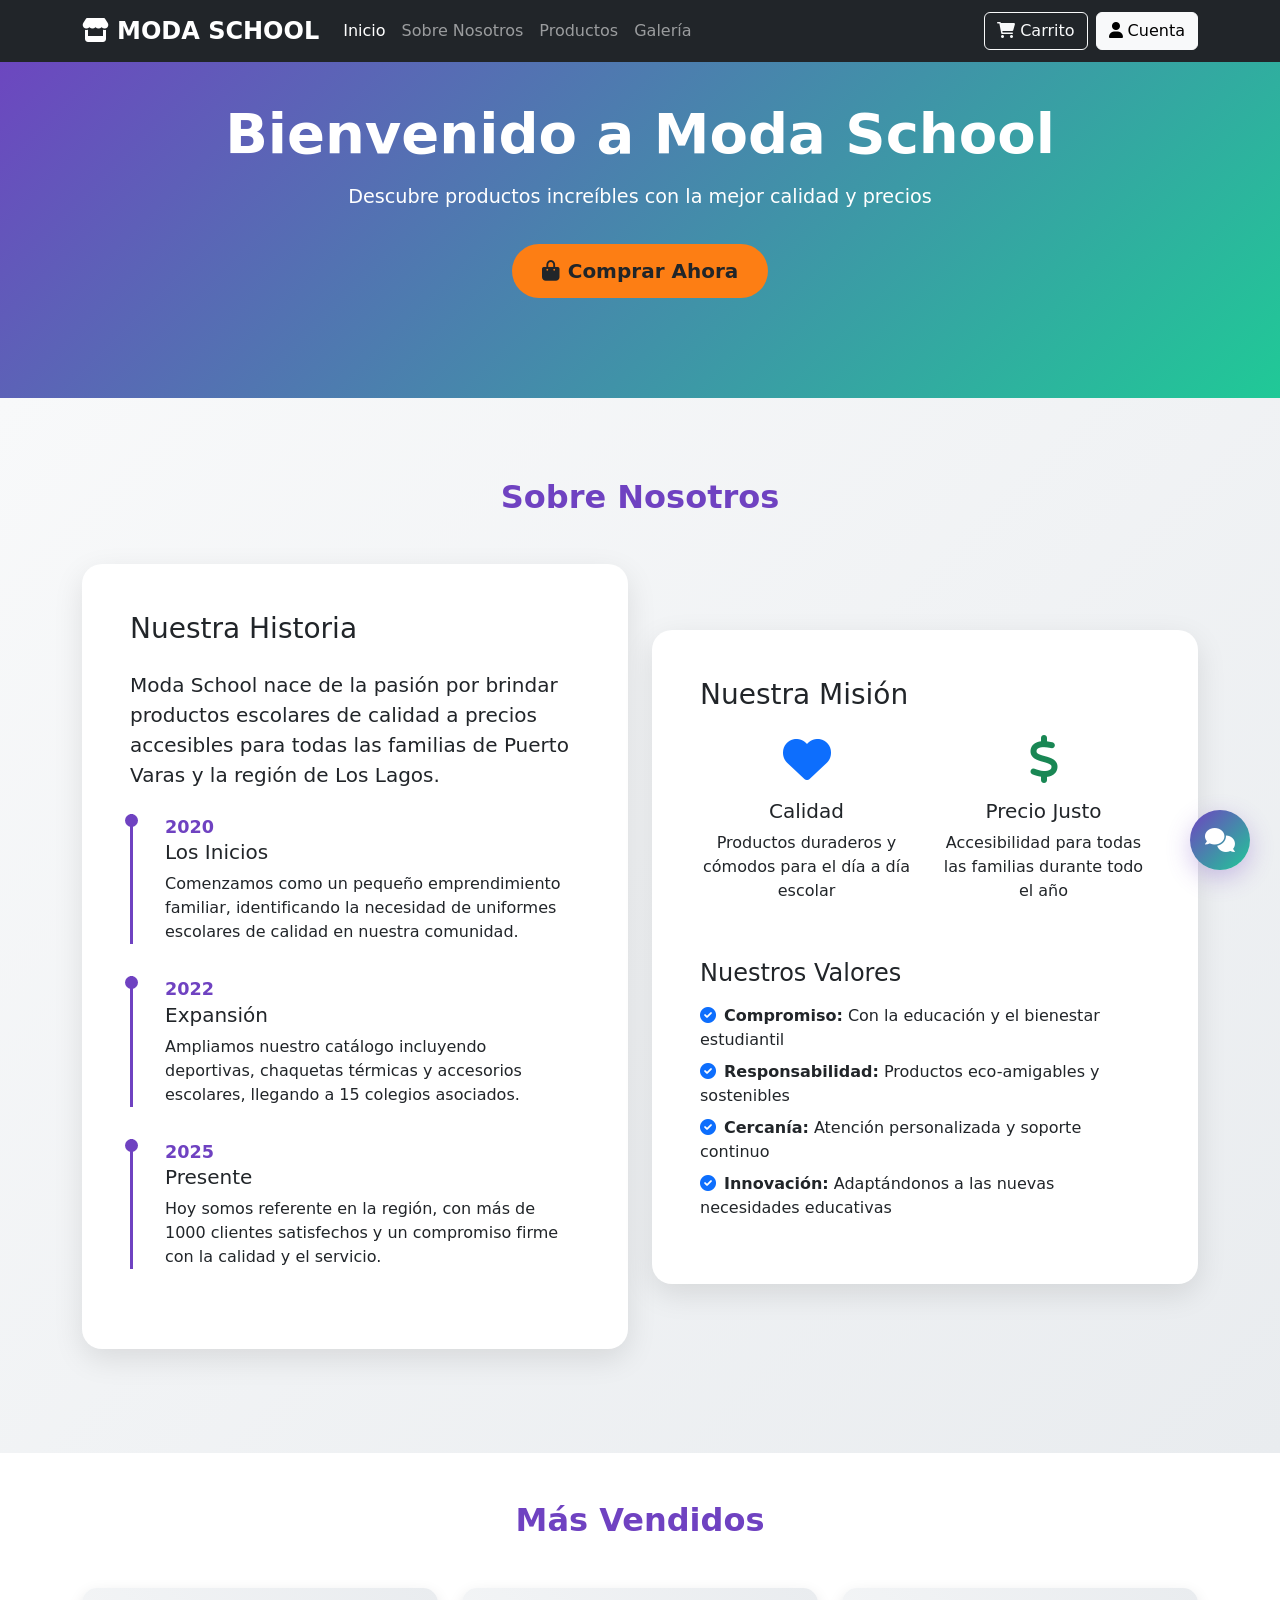
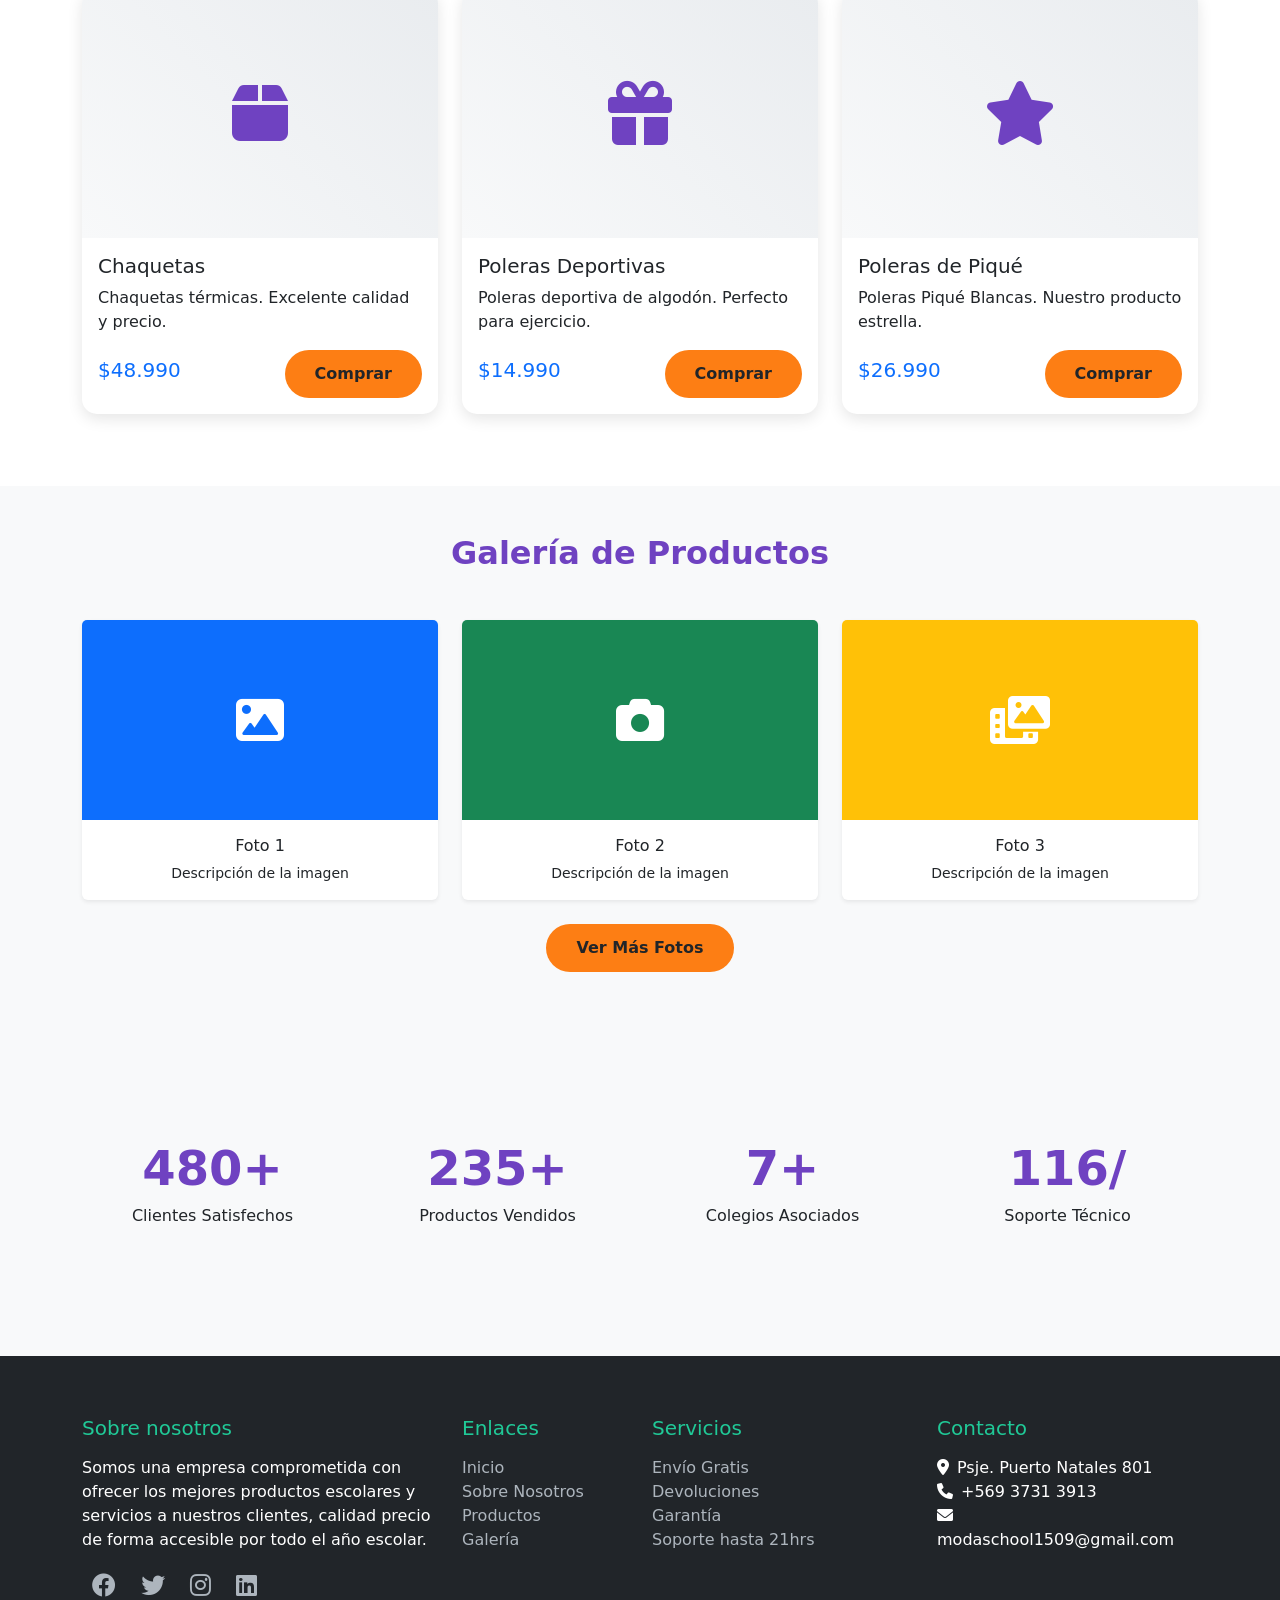
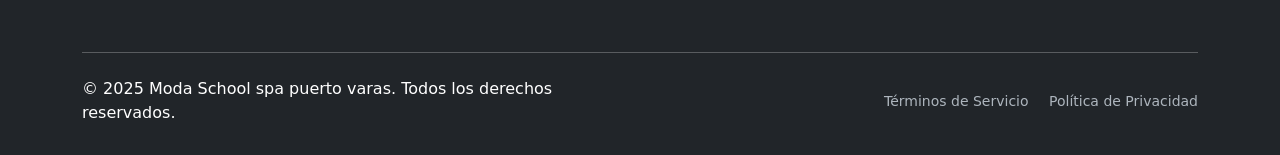
==== index.html @ 4d41a2fc "Primer commit: Estructura inicial del sitio web" ====
<!DOCTYPE html>
<html lang="es">
<head>
    <meta charset="utf-8">
    <meta name="viewport" content="width=device-width, initial-scale=1">
    <title>MODA SCHOOL</title>
    <link href="https://cdn.jsdelivr.net/npm/bootstrap@5.3.6/dist/css/bootstrap.min.css" rel="stylesheet" integrity="sha384-4Q6Gf2aSP4eDXB8Miphtr37CMZZQ5oXLH2yaXMJ2w8e2ZtHTl7GptT4jmndRuHDT" crossorigin="anonymous">
    <link rel="stylesheet" href="https://cdnjs.cloudflare.com/ajax/libs/font-awesome/6.0.0/css/all.min.css">
    <style>
        :root {
            --primary-color: #6f42c1;
            --secondary-color: #20c997;
            --accent-color: #fd7e14;
        }
        
        .navbar-brand {
            font-weight: bold;
            font-size: 1.5rem;
        }
        
        .hero-section {
            background: linear-gradient(135deg, var(--primary-color), var(--secondary-color));
            color: white;
            padding: 100px 0;
            text-align: center;
        }
        
        .hero-section h1 {
            font-size: 3.5rem;
            margin-bottom: 1rem;
            font-weight: 700;
        }
        
        .hero-section p {
            font-size: 1.2rem;
            margin-bottom: 2rem;
        }
        
        .btn-custom {
            background-color: var(--accent-color);
            border: none;
            padding: 12px 30px;
            font-weight: 600;
            border-radius: 50px;
            transition: all 0.3s ease;
        }
        
        .btn-custom:hover {
            background-color: #e96b00;
            transform: translateY(-2px);
            box-shadow: 0 8px 25px rgba(253, 126, 20, 0.3);
        }
        
        .section-title {
            text-align: center;
            margin-bottom: 3rem;
            font-weight: 700;
            color: var(--primary-color);
        }
        
        .product-card {
            border: none;
            border-radius: 15px;
            overflow: hidden;
            transition: all 0.3s ease;
            box-shadow: 0 5px 15px rgba(0,0,0,0.1);
        }
        
        .product-card:hover {
            transform: translateY(-10px);
            box-shadow: 0 15px 35px rgba(0,0,0,0.15);
        }
        
        .product-image {
            height: 250px;
            background: linear-gradient(45deg, #f8f9fa, #e9ecef);
            display: flex;
            align-items: center;
            justify-content: center;
            font-size: 4rem;
            color: var(--primary-color);
        }
        
        .stats-section {
            background-color: #f8f9fa;
            padding: 80px 0;
        }
        
        .stat-item {
            text-align: center;
            padding: 2rem;
        }
        
        .stat-number {
            font-size: 3rem;
            font-weight: 700;
            color: var(--primary-color);
        }
        
        /* Sección Sobre Nosotros */
        .about-section {
            padding: 80px 0;
            background: linear-gradient(135deg, #f8f9fa 0%, #e9ecef 100%);
        }
        
        .about-content {
            background: white;
            padding: 3rem;
            border-radius: 20px;
            box-shadow: 0 10px 30px rgba(0,0,0,0.1);
        }
        
        .timeline-item {
            border-left: 3px solid var(--primary-color);
            padding-left: 2rem;
            margin-bottom: 2rem;
            position: relative;
        }
        
        .timeline-item::before {
            content: '';
            position: absolute;
            left: -8px;
            top: 0;
            width: 13px;
            height: 13px;
            border-radius: 50%;
            background-color: var(--primary-color);
        }
        
        .timeline-year {
            color: var(--primary-color);
            font-weight: 700;
            font-size: 1.1rem;
        }
        
        /* Botón de contacto flotante */
        .contact-fab {
            position: fixed;
            bottom: 30px;
            right: 30px;
            width: 60px;
            height: 60px;
            background: linear-gradient(135deg, var(--primary-color), var(--secondary-color));
            border-radius: 50%;
            display: flex;
            align-items: center;
            justify-content: center;
            color: white;
            font-size: 1.5rem;
            cursor: pointer;
            box-shadow: 0 8px 25px rgba(111, 66, 193, 0.3);
            transition: all 0.3s ease;
            z-index: 1000;
            border: none;
        }
        
        .contact-fab:hover {
            transform: scale(1.1);
            box-shadow: 0 12px 35px rgba(111, 66, 193, 0.4);
        }
        
        .contact-fab:active {
            transform: scale(0.95);
        }
        
        /* Modal personalizado para formulario */
        .contact-modal {
            background: rgba(0,0,0,0.7);
            backdrop-filter: blur(10px);
        }
        
        .contact-form {
            background: white;
            border-radius: 20px;
            padding: 2rem;
            box-shadow: 0 20px 60px rgba(0,0,0,0.3);
            max-width: 500px;
            margin: 5% auto;
            position: relative;
            animation: modalSlideIn 0.3s ease-out;
        }
        
        @keyframes modalSlideIn {
            from {
                opacity: 0;
                transform: translateY(-50px);
            }
            to {
                opacity: 1;
                transform: translateY(0);
            }
        }
        
        .form-floating .form-control {
            border-radius: 15px;
            border: 2px solid #e9ecef;
            transition: all 0.3s ease;
        }
        
        .form-floating .form-control:focus {
            border-color: var(--primary-color);
            box-shadow: 0 0 0 0.2rem rgba(111, 66, 193, 0.25);
        }
        
        .close-btn {
            position: absolute;
            top: 15px;
            right: 20px;
            background: none;
            border: none;
            font-size: 1.5rem;
            color: #adb5bd;
            cursor: pointer;
            transition: color 0.3s;
        }
        
        .close-btn:hover {
            color: var(--primary-color);
        }
        
        .footer {
            background-color: #212529;
            color: white;
            padding: 60px 0 30px 0;
        }
        
        .footer h5 {
            color: var(--secondary-color);
            margin-bottom: 1rem;
        }
        
        .footer a {
            color: #adb5bd;
            text-decoration: none;
            transition: color 0.3s;
        }
        
        .footer a:hover {
            color: var(--secondary-color);
        }
        
        .social-icons a {
            display: inline-block;
            margin: 0 10px;
            font-size: 1.5rem;
            color: #adb5bd;
            transition: all 0.3s ease;
        }
        
        .social-icons a:hover {
            color: var(--secondary-color);
            transform: translateY(-3px);
        }
        
        /* Animación de pulso para el botón flotante */
        @keyframes pulse {
            0% {
                box-shadow: 0 8px 25px rgba(111, 66, 193, 0.3);
            }
            50% {
                box-shadow: 0 8px 25px rgba(111, 66, 193, 0.6);
            }
            100% {
                box-shadow: 0 8px 25px rgba(111, 66, 193, 0.3);
            }
        }
        
        .contact-fab.pulse {
            animation: pulse 2s infinite;
        }
    </style>
</head>
<body>
    <!-- HEADER -->
    <nav class="navbar navbar-expand-lg navbar-dark bg-dark fixed-top">
        <div class="container">
            <a class="navbar-brand" href="#inicio">
                <i class="fas fa-store me-2"></i>MODA SCHOOL
            </a>
            <button class="navbar-toggler" type="button" data-bs-toggle="collapse" data-bs-target="#navbarNav">
                <span class="navbar-toggler-icon"></span>
            </button>
            <div class="collapse navbar-collapse" id="navbarNav">
                <ul class="navbar-nav me-auto">
                    <li class="nav-item">
                        <a class="nav-link active" href="#inicio">Inicio</a>
                    </li>
                    <li class="nav-item">
                        <a class="nav-link" href="#sobre-nosotros">Sobre Nosotros</a>
                    </li>
                    <li class="nav-item">
                        <a class="nav-link" href="#productos">Productos</a>
                    </li>
                    <li class="nav-item">
                        <a class="nav-link" href="#galeria">Galería</a>
                    </li>
                </ul>
                <div class="d-flex">
                    <button class="btn btn-outline-light me-2">
                        <i class="fas fa-shopping-cart"></i> Carrito
                    </button>
                    <button class="btn btn-light">
                        <i class="fas fa-user"></i> Cuenta
                    </button>
                </div>
            </div>
        </div>
    </nav>

    <!-- BODY -->
    <main>
        <!-- Sección Hero -->
        <section id="inicio" class="hero-section">
            <div class="container">
                <h1>Bienvenido a Moda School</h1>
                <p class="lead">Descubre productos increíbles con la mejor calidad y precios</p>
                <button class="btn btn-custom btn-lg">
                    <i class="fas fa-shopping-bag me-2"></i>Comprar Ahora
                </button>
            </div>
        </section>

        <!-- Sección Sobre Nosotros -->
        <section id="sobre-nosotros" class="about-section">
            <div class="container">
                <h2 class="section-title">Sobre Nosotros</h2>
                <div class="row align-items-center">
                    <div class="col-lg-6 mb-4">
                        <div class="about-content">
                            <h3 class="mb-4">Nuestra Historia</h3>
                            <p class="lead mb-4">Moda School nace de la pasión por brindar productos escolares de calidad a precios accesibles para todas las familias de Puerto Varas y la región de Los Lagos.</p>
                            
                            <div class="timeline-item">
                                <div class="timeline-year">2020</div>
                                <h5>Los Inicios</h5>
                                <p>Comenzamos como un pequeño emprendimiento familiar, identificando la necesidad de uniformes escolares de calidad en nuestra comunidad.</p>
                            </div>
                            
                            <div class="timeline-item">
                                <div class="timeline-year">2022</div>
                                <h5>Expansión</h5>
                                <p>Ampliamos nuestro catálogo incluyendo deportivas, chaquetas térmicas y accesorios escolares, llegando a 15 colegios asociados.</p>
                            </div>
                            
                            <div class="timeline-item">
                                <div class="timeline-year">2025</div>
                                <h5>Presente</h5>
                                <p>Hoy somos referente en la región, con más de 1000 clientes satisfechos y un compromiso firme con la calidad y el servicio.</p>
                            </div>
                        </div>
                    </div>
                    
                    <div class="col-lg-6 mb-4">
                        <div class="about-content">
                            <h3 class="mb-4">Nuestra Misión</h3>
                            <div class="row mb-4">
                                <div class="col-md-6 text-center mb-3">
                                    <i class="fas fa-heart text-primary mb-3" style="font-size: 3rem;"></i>
                                    <h5>Calidad</h5>
                                    <p>Productos duraderos y cómodos para el día a día escolar</p>
                                </div>
                                <div class="col-md-6 text-center mb-3">
                                    <i class="fas fa-dollar-sign text-success mb-3" style="font-size: 3rem;"></i>
                                    <h5>Precio Justo</h5>
                                    <p>Accesibilidad para todas las familias durante todo el año</p>
                                </div>
                            </div>
                            
                            <h4 class="mb-3">Nuestros Valores</h4>
                            <ul class="list-unstyled">
                                <li class="mb-2"><i class="fas fa-check-circle text-primary me-2"></i><strong>Compromiso:</strong> Con la educación y el bienestar estudiantil</li>
                                <li class="mb-2"><i class="fas fa-check-circle text-primary me-2"></i><strong>Responsabilidad:</strong> Productos eco-amigables y sostenibles</li>
                                <li class="mb-2"><i class="fas fa-check-circle text-primary me-2"></i><strong>Cercanía:</strong> Atención personalizada y soporte continuo</li>
                                <li class="mb-2"><i class="fas fa-check-circle text-primary me-2"></i><strong>Innovación:</strong> Adaptándonos a las nuevas necesidades educativas</li>
                            </ul>
                        </div>
                    </div>
                </div>
            </div>
        </section>

        <!-- Sección de Productos -->
        <section id="productos" class="py-5">
            <div class="container">
                <h2 class="section-title">Más Vendidos</h2>
                <div class="row">
                    <div class="col-lg-4 col-md-6 mb-4">
                        <div class="card product-card h-100">
                            <div class="product-image">
                                <i class="fas fa-box"></i>
                            </div>
                            <div class="card-body">
                                <h5 class="card-title">Chaquetas</h5>
                                <p class="card-text">Chaquetas térmicas. Excelente calidad y precio.</p>
                                <div class="d-flex justify-content-between align-items-center">
                                    <span class="h5 text-primary">$48.990</span>
                                    <button class="btn btn-custom">Comprar</button>
                                </div>
                            </div>
                        </div>
                    </div>
                    <div class="col-lg-4 col-md-6 mb-4">
                        <div class="card product-card h-100">
                            <div class="product-image">
                                <i class="fas fa-gift"></i>
                            </div>
                            <div class="card-body">
                                <h5 class="card-title">Poleras Deportivas</h5>
                                <p class="card-text">Poleras deportiva de algodón. Perfecto para ejercicio.</p>
                                <div class="d-flex justify-content-between align-items-center">
                                    <span class="h5 text-primary">$14.990</span>
                                    <button class="btn btn-custom">Comprar</button>
                                </div>
                            </div>
                        </div>
                    </div>
                    <div class="col-lg-4 col-md-6 mb-4">
                        <div class="card product-card h-100">
                            <div class="product-image">
                                <i class="fas fa-star"></i>
                            </div>
                            <div class="card-body">
                                <h5 class="card-title">Poleras de Piqué</h5>
                                <p class="card-text">Poleras Piqué Blancas. Nuestro producto estrella.</p>
                                <div class="d-flex justify-content-between align-items-center">
                                    <span class="h5 text-primary">$26.990</span>
                                    <button class="btn btn-custom">Comprar</button>
                                </div>
                            </div>
                        </div>
                    </div>
                </div>
            </div>
        </section>

        <!-- Sección de Galería/Fotos -->
        <section id="galeria" class="py-5 bg-light">
            <div class="container">
                <h2 class="section-title">Galería de Productos</h2>
                <div class="row">
                    <div class="col-lg-4 col-md-6 mb-4">
                        <div class="card border-0 shadow-sm">
                            <div class="card-img-top bg-primary d-flex align-items-center justify-content-center" style="height: 200px;">
                                <i class="fas fa-image text-white" style="font-size: 3rem;"></i>
                            </div>
                            <div class="card-body text-center">
                                <h6 class="card-title">Foto 1</h6>
                                <p class="card-text small">Descripción de la imagen</p>
                            </div>
                        </div>
                    </div>
                    <div class="col-lg-4 col-md-6 mb-4">
                        <div class="card border-0 shadow-sm">
                            <div class="card-img-top bg-success d-flex align-items-center justify-content-center" style="height: 200px;">
                                <i class="fas fa-camera text-white" style="font-size: 3rem;"></i>
                            </div>
                            <div class="card-body text-center">
                                <h6 class="card-title">Foto 2</h6>
                                <p class="card-text small">Descripción de la imagen</p>
                            </div>
                        </div>
                    </div>
                    <div class="col-lg-4 col-md-6 mb-4">
                        <div class="card border-0 shadow-sm">
                            <div class="card-img-top bg-warning d-flex align-items-center justify-content-center" style="height: 200px;">
                                <i class="fas fa-photo-video text-white" style="font-size: 3rem;"></i>
                            </div>
                            <div class="card-body text-center">
                                <h6 class="card-title">Foto 3</h6>
                                <p class="card-text small">Descripción de la imagen</p>
                            </div>
                        </div>
                    </div>
                </div>
                <div class="text-center">
                    <button class="btn btn-custom">Ver Más Fotos</button>
                </div>
            </div>
        </section>

        <!-- Sección de Estadísticas -->
        <section class="stats-section">
            <div class="container">
                <div class="row">
                    <div class="col-lg-3 col-md-6">
                        <div class="stat-item">
                            <div class="stat-number">1000+</div>
                            <p>Clientes Satisfechos</p>
                        </div>
                    </div>
                    <div class="col-lg-3 col-md-6">
                        <div class="stat-item">
                            <div class="stat-number">500+</div>
                            <p>Productos Vendidos</p>
                        </div>
                    </div>
                    <div class="col-lg-3 col-md-6">
                        <div class="stat-item">
                            <div class="stat-number">15+</div>
                            <p>Colegios Asociados</p>
                        </div>
                    </div>
                    <div class="col-lg-3 col-md-6">
                        <div class="stat-item">
                            <div class="stat-number">24/7</div>
                            <p>Soporte Técnico</p>
                        </div>
                    </div>
                </div>
            </div>
        </section>
    </main>

    <!-- Botón de Contacto Flotante -->
    <button class="contact-fab pulse" id="contactBtn" title="¡Contáctanos!">
        <i class="fas fa-comments"></i>
    </button>

    <!-- Modal de Formulario de Contacto -->
    <div class="contact-modal" id="contactModal" style="display: none; position: fixed; top: 0; left: 0; width: 100%; height: 100%; z-index: 2000;">
        <div class="contact-form">
            <button class="close-btn" id="closeModal">
                <i class="fas fa-times"></i>
            </button>
            
            <div class="text-center mb-4">
                <i class="fas fa-envelope text-primary mb-3" style="font-size: 3rem;"></i>
                <h3 class="text-primary">¡Contáctanos!</h3>
                <p class="text-muted">Estaremos encantados de ayudarte</p>
            </div>
            
            <form id="contactForm">
                <div class="row">
                    <div class="col-md-6 mb-3">
                        <div class="form-floating">
                            <input type="text" class="form-control" id="nombre" placeholder="Tu nombre" required>
                            <label for="nombre">Nombre completo</label>
                        </div>
                    </div>
                    <div class="col-md-6 mb-3">
                        <div class="form-floating">
                            <input type="email" class="form-control" id="email" placeholder="tu@email.com" required>
                            <label for="email">Email</label>
                        </div>
                    </div>
                </div>
                
                <div class="row">
                    <div class="col-md-6 mb-3">
                        <div class="form-floating">
                            <input type="tel" class="form-control" id="telefono" placeholder="+56 9 1234 5678">
                            <label for="telefono">Teléfono (opcional)</label>
                        </div>
                    </div>
                    <div class="col-md-6 mb-3">
                        <div class="form-floating">
                            <select class="form-select" id="asunto" required>
                                <option value="">Selecciona...</option>
                                <option value="consulta">Consulta General</option>
                                <option value="cotizacion">Cotización</option>
                                <option value="pedido">Realizar Pedido</option>
                                <option value="reclamo">Reclamo</option>
                                <option value="otro">Otro</option>
                            </select>
                            <label for="asunto">Asunto</label>
                        </div>
                    </div>
                </div>
                
                <div class="mb-4">
                    <div class="form-floating">
                        <textarea class="form-control" id="mensaje" placeholder="Escribe tu mensaje aquí..." style="height: 120px" required></textarea>
                        <label for="mensaje">Mensaje</label>
                    </div>
                </div>
                
                <div class="d-grid gap-2">
                    <button type="submit" class="btn btn-custom btn-lg">
                        <i class="fas fa-paper-plane me-2"></i>Enviar Mensaje
                    </button>
                    <button type="button" class="btn btn-outline-secondary" id="cancelBtn">
                        Cancelar
                    </button>
                </div>
            </form>
            
            <hr class="my-4">
            <div class="text-center">
                <h6 class="text-muted mb-3">O contáctanos directamente:</h6>
                <div class="row text-center">
                    <div class="col-4">
                        <i class="fas fa-phone text-primary mb-2"></i>
                        <small class="d-block">+569 3731 3913</small>
                    </div>
                    <div class="col-4">
                        <i class="fas fa-envelope text-primary mb-2"></i>
                        <small class="d-block">modaschool1509@gmail.com</small>
                    </div>
                    <div class="col-4">
                        <i class="fas fa-map-marker-alt text-primary mb-2"></i>
                        <small class="d-block">Puerto Varas</small>
                    </div>
                </div>
            </div>
        </div>
    </div>

    <!-- FOOTER -->
    <footer class="footer">
        <div class="container">
            <div class="row">
                <div class="col-lg-4 col-md-6 mb-4">
                    <h5>Sobre nosotros</h5>
                    <p>Somos una empresa comprometida con ofrecer los mejores productos escolares y servicios a nuestros clientes, calidad precio de forma accesible por todo el año escolar.</p>
                    <div class="social-icons">
                        <a href="#"><i class="fab fa-facebook"></i></a>
                        <a href="#"><i class="fab fa-twitter"></i></a>
                        <a href="#"><i class="fab fa-instagram"></i></a>
                        <a href="#"><i class="fab fa-linkedin"></i></a>
                    </div>
                </div>
                <div class="col-lg-2 col-md-6 mb-4">
                    <h5>Enlaces</h5>
                    <ul class="list-unstyled">
                        <li><a href="#inicio">Inicio</a></li>
                        <li><a href="#sobre-nosotros">Sobre Nosotros</a></li>
                        <li><a href="#productos">Productos</a></li>
                        <li><a href="#galeria">Galería</a></li>
                    </ul>
                </div>
                <div class="col-lg-3 col-md-6 mb-4">
                    <h5>Servicios</h5>
                    <ul class="list-unstyled">
                        <li><a href="#">Envío Gratis</a></li>
                        <li><a href="#">Devoluciones</a></li>
                        <li><a href="#">Garantía</a></li>
                        <li><a href="#">Soporte hasta 21hrs</a></li>
                    </ul>
                </div>
                <div class="col-lg-3 col-md-6 mb-4">
                    <h5>Contacto</h5>
                    <ul class="list-unstyled">
                        <li><i class="fas fa-map-marker-alt me-2"></i>Psje. Puerto Natales 801</li>
                        <li><i class="fas fa-phone me-2"></i>+569 3731 3913</li>
                        <li><i class="fas fa-envelope me-2"></i>modaschool1509@gmail.com</li>
                    </ul>
                </div>
            </div>
            <hr class="my-4">
            <div class="row align-items-center">
                <div class="col-md-6">
                    <p class="mb-0">&copy; 2025 Moda School spa puerto varas. Todos los derechos reservados.</p>
                </div>
                <div class="col-md-6 text-md-end">
                    <small>
                        <a href="#" class="me-3">Términos de Servicio</a>
                        <a href="#">Política de Privacidad</a>
                    </small>
                </div>
            </div>
        </div>
    </footer>

    <script src="https://cdn.jsdelivr.net/npm/bootstrap@5.3.6/dist/js/bootstrap.bundle.min.js" integrity="sha384-j1CDi7MgGQ12Z7Qab0qlWQ/Qqz24Gc6BM0thvEMVjHnfYGF0rmFCozFSxQBxwHKO" crossorigin="anonymous"></script>
    <script>
        // Smooth scrolling para los enlaces de navegación
        document.querySelectorAll('a[href^="#"]').forEach(anchor => {
            anchor.addEventListener('click', function (e) {
                e.preventDefault();
                const target = document.querySelector(this.getAttribute('href'));
                if (target) {
                    target.scrollIntoView({
                        behavior: 'smooth',
                        block: 'start'
                    });
                }
            });
        });

        // Actualizar navbar activo al hacer scroll
        window.addEventListener('scroll', function() {
            const sections = document.querySelectorAll('section[id]');
            const navLinks = document.querySelectorAll('.navbar-nav .nav-link');
            
            let current = '';
            sections.forEach(section => {
                const sectionTop = section.offsetTop;
                const sectionHeight = section.clientHeight;
                if (scrollY >= (sectionTop - 200)) {
                    current = section.getAttribute('id');
                }
            });

            navLinks.forEach(link => {
                link.classList.remove('active');
                if (link.getAttribute('href') === '#' + current) {
                    link.classList.add('active');
                }
            });
        });

        // Animación de contadores
        function animateCounters() {
            const counters = document.querySelectorAll('.stat-number');
            
            counters.forEach(counter => {
                const target = counter.innerText;
                const numericTarget = parseInt(target.replace(/\D/g, ''));
                const suffix = target.replace(/\d/g, '');
                
                let current = 0;
                const increment = numericTarget / 100;
                
                const timer = setInterval(() => {
                    current += increment;
                    if (current >= numericTarget) {
                        counter.innerText = numericTarget + suffix;
                        clearInterval(timer);
                    } else {
                        counter.innerText = Math.floor(current) + suffix;
                    }
                }, 20);
            });
        }

        // Ejecutar animación cuando la sección sea visible
        const observer = new IntersectionObserver((entries) => {
            entries.forEach(entry => {
                if (entry.isIntersecting) {
                    animateCounters();
                    observer.unobserve(entry.target);
                }
            });
        });

        observer.observe(document.querySelector('.stats-section'));

        // Funcionalidad del formulario de contacto
        const contactBtn = document.getElementById('contactBtn');
        const contactModal = document.getElementById('contactModal');
        const closeModal = document.getElementById('closeModal');
        const cancelBtn = document.getElementById('cancelBtn');
        const contactForm = document.getElementById('contactForm');

        // Abrir modal
        contactBtn.addEventListener('click', function() {
            contactModal.style.display = 'block';
            document.body.style.overflow = 'hidden';
            // Remover la animación de pulso cuando se abre
            contactBtn.classList.remove('pulse');
        });

        // Cerrar modal
        function closeContactModal() {
            contactModal.style.display = 'none';
            document.body.style.overflow = 'auto';
            // Restaurar la animación de pulso
            setTimeout(() => {
                contactBtn.classList.add('pulse');
            }, 3000);
        }

        closeModal.addEventListener('click', closeContactModal);
        cancelBtn.addEventListener('click', closeContactModal);

        // Cerrar modal al hacer clic fuera
        contactModal.addEventListener('click', function(e) {
            if (e.target === contactModal) {
                closeContactModal();
            }
        });

        // Cerrar modal con Escape
        document.addEventListener('keydown', function(e) {
            if (e.key === 'Escape' && contactModal.style.display === 'block') {
                closeContactModal();
            }
        });

        // Envío del formulario
        contactForm.addEventListener('submit', function(e) {
            e.preventDefault();
            
            // Recopilar datos del formulario
            const formData = {
                nombre: document.getElementById('nombre').value,
                email: document.getElementById('email').value,
                telefono: document.getElementById('telefono').value,
                asunto: document.getElementById('asunto').value,
                mensaje: document.getElementById('mensaje').value
            };

            // Simular envío exitoso
            const submitBtn = contactForm.querySelector('button[type="submit"]');
            const originalContent = submitBtn.innerHTML;
            
            submitBtn.innerHTML = '<i class="fas fa-spinner fa-spin me-2"></i>Enviando...';
            submitBtn.disabled = true;

            setTimeout(() => {
                submitBtn.innerHTML = '<i class="fas fa-check me-2"></i>¡Mensaje Enviado!';
                submitBtn.classList.remove('btn-custom');
                submitBtn.classList.add('btn-success');
                
                setTimeout(() => {
                    alert('¡Gracias por contactarnos! Te responderemos pronto.');
                    contactForm.reset();
                    closeContactModal();
                    
                    // Restaurar botón
                    submitBtn.innerHTML = originalContent;
                    submitBtn.disabled = false;
                    submitBtn.classList.remove('btn-success');
                    submitBtn.classList.add('btn-custom');
                }, 1500);
            }, 2000);
        });

        // Efecto de entrada para las tarjetas de productos
        const productCards = document.querySelectorAll('.product-card');
        const cardObserver = new IntersectionObserver((entries) => {
            entries.forEach((entry, index) => {
                if (entry.isIntersecting) {
                    setTimeout(() => {
                        entry.target.style.opacity = '1';
                        entry.target.style.transform = 'translateY(0)';
                    }, index * 100);
                }
            });
        });

        productCards.forEach(card => {
            card.style.opacity = '0';
            card.style.transform = 'translateY(20px)';
            card.style.transition = 'opacity 0.6s ease, transform 0.6s ease';
            cardObserver.observe(card);
        });

        // Mostrar notificación de bienvenida después de 3 segundos
        setTimeout(() => {
            if (contactModal.style.display !== 'block') {
                // Crear notificación temporal
                const notification = document.createElement('div');
                notification.innerHTML = `
                    <div style="position: fixed; bottom: 100px; right: 30px; background: white; padding: 1rem; border-radius: 10px; box-shadow: 0 5px 20px rgba(0,0,0,0.2); z-index: 1500; max-width: 250px; border-left: 4px solid var(--primary-color);">
                        <small class="text-muted">💬 ¿Necesitas ayuda?</small>
                        <p class="mb-0" style="font-size: 0.9rem;">¡Haz clic en el botón de contacto!</p>
                    </div>
                `;
                document.body.appendChild(notification);
                
                setTimeout(() => {
                    notification.remove();
                }, 4000);
            }
        }, 3000);
    </script>
</body>
</html>
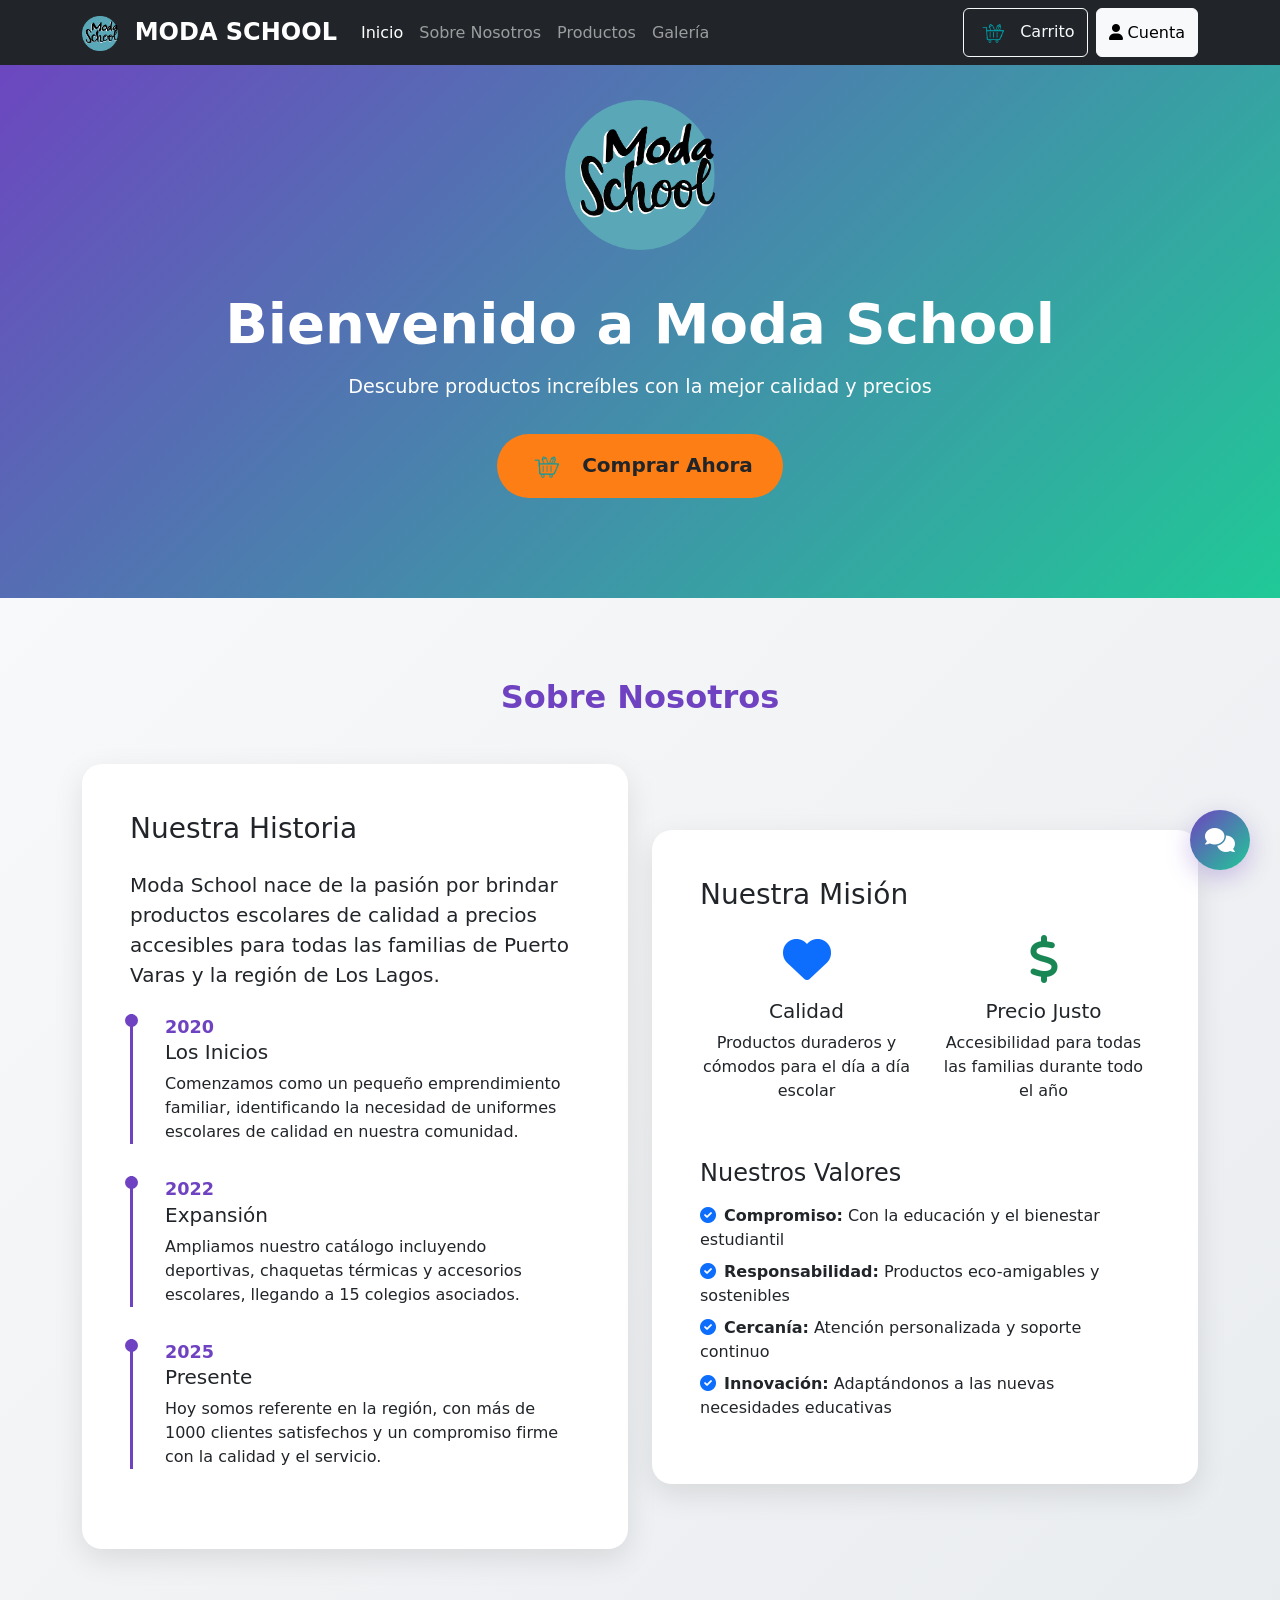
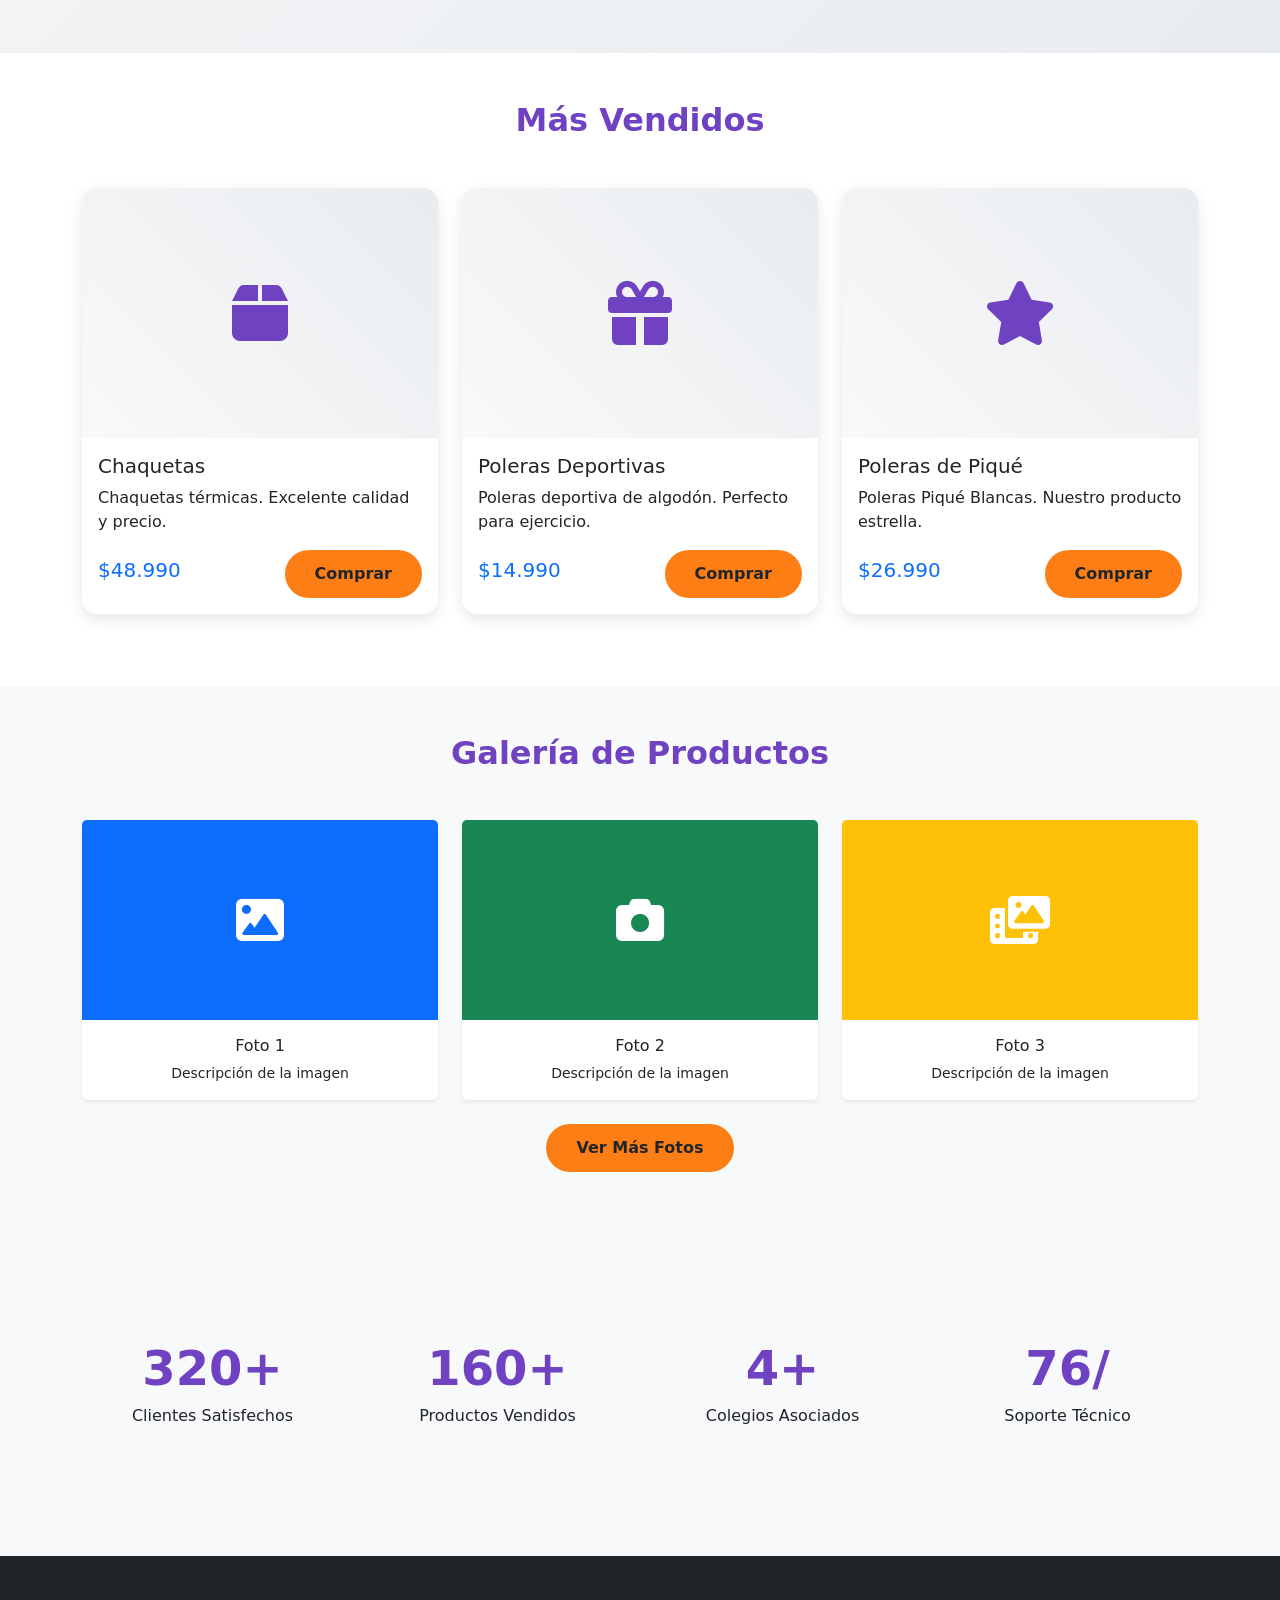
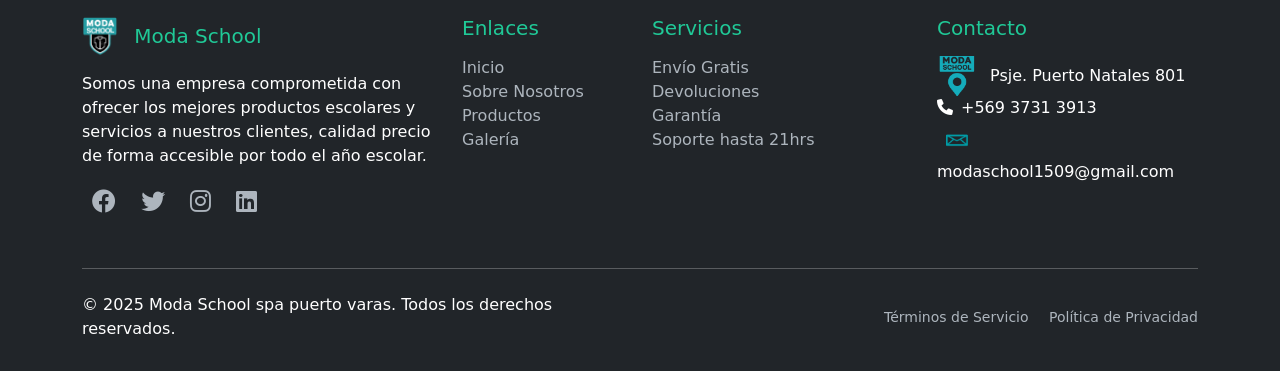
==== commit 126a7682: "Add custom icons and brand identity integration" ====
--- a/index.html
+++ b/index.html
@@ -274,52 +274,58 @@
 <body>
     <!-- HEADER -->
     <nav class="navbar navbar-expand-lg navbar-dark bg-dark fixed-top">
-        <div class="container">
-            <a class="navbar-brand" href="#inicio">
-                <i class="fas fa-store me-2"></i>MODA SCHOOL
-            </a>
-            <button class="navbar-toggler" type="button" data-bs-toggle="collapse" data-bs-target="#navbarNav">
-                <span class="navbar-toggler-icon"></span>
-            </button>
-            <div class="collapse navbar-collapse" id="navbarNav">
-                <ul class="navbar-nav me-auto">
-                    <li class="nav-item">
-                        <a class="nav-link active" href="#inicio">Inicio</a>
-                    </li>
-                    <li class="nav-item">
-                        <a class="nav-link" href="#sobre-nosotros">Sobre Nosotros</a>
-                    </li>
-                    <li class="nav-item">
-                        <a class="nav-link" href="#productos">Productos</a>
-                    </li>
-                    <li class="nav-item">
-                        <a class="nav-link" href="#galeria">Galería</a>
-                    </li>
-                </ul>
-                <div class="d-flex">
-                    <button class="btn btn-outline-light me-2">
-                        <i class="fas fa-shopping-cart"></i> Carrito
-                    </button>
-                    <button class="btn btn-light">
-                        <i class="fas fa-user"></i> Cuenta
-                    </button>
-                </div>
+    <div class="container">
+        <a class="navbar-brand" href="#inicio">
+            <img src="img/moda_school_logo.png" alt="Moda School" height="35" class="me-2">
+            MODA SCHOOL
+        </a>
+        <button class="navbar-toggler" type="button" data-bs-toggle="collapse" data-bs-target="#navbarNav">
+            <span class="navbar-toggler-icon"></span>
+        </button>
+        <div class="collapse navbar-collapse" id="navbarNav">
+            <ul class="navbar-nav me-auto">
+                <li class="nav-item">
+                    <a class="nav-link active" href="#inicio">Inicio</a>
+                </li>
+                <li class="nav-item">
+                    <a class="nav-link" href="#sobre-nosotros">Sobre Nosotros</a>
+                </li>
+                <li class="nav-item">
+                    <a class="nav-link" href="#productos">Productos</a>
+                </li>
+                <li class="nav-item">
+                    <a class="nav-link" href="#galeria">Galería</a>
+                </li>
+            </ul>
+            <div class="d-flex">
+                <button class="btn btn-outline-light me-2">
+                    <img src="img/carrito.png" alt="Carrito" width="35" height="35" class="me-1">
+                    Carrito
+                </button>
+                <button class="btn btn-light">
+                    <i class="fas fa-user"></i> Cuenta
+                </button>
             </div>
         </div>
+    </div>
     </nav>
 
     <!-- BODY -->
     <main>
         <!-- Sección Hero -->
         <section id="inicio" class="hero-section">
-            <div class="container">
-                <h1>Bienvenido a Moda School</h1>
-                <p class="lead">Descubre productos increíbles con la mejor calidad y precios</p>
-                <button class="btn btn-custom btn-lg">
-                    <i class="fas fa-shopping-bag me-2"></i>Comprar Ahora
-                </button>
-            </div>
-        </section>
+    <div class="container">
+        <div class="mb-4">
+            <img src="img/moda_school_logo.png" alt="Moda School Logo" width="150" height="150" class="mb-3">
+        </div>
+        <h1>Bienvenido a Moda School</h1>
+        <p class="lead">Descubre productos increíbles con la mejor calidad y precios</p>
+        <button class="btn btn-custom btn-lg">
+            <img src="img/carrito.png" alt="Comprar" width="40" height="40" class="me-2">
+            Comprar Ahora
+        </button>
+    </div>
+    </section>
 
         <!-- Sección Sobre Nosotros -->
         <section id="sobre-nosotros" class="about-section">
@@ -519,147 +525,157 @@
 
     <!-- Modal de Formulario de Contacto -->
     <div class="contact-modal" id="contactModal" style="display: none; position: fixed; top: 0; left: 0; width: 100%; height: 100%; z-index: 2000;">
-        <div class="contact-form">
-            <button class="close-btn" id="closeModal">
-                <i class="fas fa-times"></i>
-            </button>
+    <div class="contact-form">
+        <button class="close-btn" id="closeModal">
+            <i class="fas fa-times"></i>
+        </button>
+        
+        <div class="text-center mb-4">
+            <img src="img/logomodas.png" alt="Contacto" width="80" height="80" class="mb-3">
+            <h3 class="text-primary">¡Contáctanos!</h3>
+            <p class="text-muted">Estaremos encantados de ayudarte</p>
+        </div>
+        
+        <!-- Resto del formulario se mantiene igual -->
+        <form id="contactForm">
+            <div class="row">
+                <div class="col-md-6 mb-3">
+                    <div class="form-floating">
+                        <input type="text" class="form-control" id="nombre" placeholder="Tu nombre" required>
+                        <label for="nombre">Nombre completo</label>
+                    </div>
+                </div>
+                <div class="col-md-6 mb-3">
+                    <div class="form-floating">
+                        <input type="email" class="form-control" id="email" placeholder="tu@email.com" required>
+                        <label for="email">Email</label>
+                    </div>
+                </div>
+            </div>
             
-            <div class="text-center mb-4">
-                <i class="fas fa-envelope text-primary mb-3" style="font-size: 3rem;"></i>
-                <h3 class="text-primary">¡Contáctanos!</h3>
-                <p class="text-muted">Estaremos encantados de ayudarte</p>
+            <div class="row">
+                <div class="col-md-6 mb-3">
+                    <div class="form-floating">
+                        <input type="tel" class="form-control" id="telefono" placeholder="+56 9 1234 5678">
+                        <label for="telefono">Teléfono (opcional)</label>
+                    </div>
+                </div>
+                <div class="col-md-6 mb-3">
+                    <div class="form-floating">
+                        <select class="form-select" id="asunto" required>
+                            <option value="">Selecciona...</option>
+                            <option value="consulta">Consulta General</option>
+                            <option value="cotizacion">Cotización</option>
+                            <option value="pedido">Realizar Pedido</option>
+                            <option value="reclamo">Reclamo</option>
+                            <option value="otro">Otro</option>
+                        </select>
+                        <label for="asunto">Asunto</label>
+                    </div>
+                </div>
             </div>
             
-            <form id="contactForm">
-                <div class="row">
-                    <div class="col-md-6 mb-3">
-                        <div class="form-floating">
-                            <input type="text" class="form-control" id="nombre" placeholder="Tu nombre" required>
-                            <label for="nombre">Nombre completo</label>
-                        </div>
-                    </div>
-                    <div class="col-md-6 mb-3">
-                        <div class="form-floating">
-                            <input type="email" class="form-control" id="email" placeholder="tu@email.com" required>
-                            <label for="email">Email</label>
-                        </div>
-                    </div>
-                </div>
-                
-                <div class="row">
-                    <div class="col-md-6 mb-3">
-                        <div class="form-floating">
-                            <input type="tel" class="form-control" id="telefono" placeholder="+56 9 1234 5678">
-                            <label for="telefono">Teléfono (opcional)</label>
-                        </div>
-                    </div>
-                    <div class="col-md-6 mb-3">
-                        <div class="form-floating">
-                            <select class="form-select" id="asunto" required>
-                                <option value="">Selecciona...</option>
-                                <option value="consulta">Consulta General</option>
-                                <option value="cotizacion">Cotización</option>
-                                <option value="pedido">Realizar Pedido</option>
-                                <option value="reclamo">Reclamo</option>
-                                <option value="otro">Otro</option>
-                            </select>
-                            <label for="asunto">Asunto</label>
-                        </div>
-                    </div>
-                </div>
-                
-                <div class="mb-4">
-                    <div class="form-floating">
-                        <textarea class="form-control" id="mensaje" placeholder="Escribe tu mensaje aquí..." style="height: 120px" required></textarea>
-                        <label for="mensaje">Mensaje</label>
-                    </div>
-                </div>
-                
-                <div class="d-grid gap-2">
-                    <button type="submit" class="btn btn-custom btn-lg">
-                        <i class="fas fa-paper-plane me-2"></i>Enviar Mensaje
-                    </button>
-                    <button type="button" class="btn btn-outline-secondary" id="cancelBtn">
-                        Cancelar
-                    </button>
-                </div>
-            </form>
+            <div class="mb-4">
+                <div class="form-floating">
+                    <textarea class="form-control" id="mensaje" placeholder="Escribe tu mensaje aquí..." style="height: 120px" required></textarea>
+                    <label for="mensaje">Mensaje</label>
+                </div>
+            </div>
             
-            <hr class="my-4">
-            <div class="text-center">
-                <h6 class="text-muted mb-3">O contáctanos directamente:</h6>
-                <div class="row text-center">
-                    <div class="col-4">
-                        <i class="fas fa-phone text-primary mb-2"></i>
-                        <small class="d-block">+569 3731 3913</small>
-                    </div>
-                    <div class="col-4">
-                        <i class="fas fa-envelope text-primary mb-2"></i>
-                        <small class="d-block">modaschool1509@gmail.com</small>
-                    </div>
-                    <div class="col-4">
-                        <i class="fas fa-map-marker-alt text-primary mb-2"></i>
-                        <small class="d-block">Puerto Varas</small>
-                    </div>
+            <div class="d-grid gap-2">
+                <button type="submit" class="btn btn-custom btn-lg">
+                    <i class="fas fa-paper-plane me-2"></i>Enviar Mensaje
+                </button>
+                <button type="button" class="btn btn-outline-secondary" id="cancelBtn">
+                    Cancelar
+                </button>
+            </div>
+        </form>
+        
+        <hr class="my-4">
+        <div class="text-center">
+            <h6 class="text-muted mb-3">O contáctanos directamente:</h6>
+            <div class="row text-center">
+                <div class="col-4">
+                    <i class="fas fa-phone text-primary mb-2"></i>
+                    <small class="d-block">+569 3731 3913</small>
+                </div>
+                <div class="col-4">
+                    <img src="assets/icons/email.png" alt="Email" width="20" height="20" class="mb-2">
+                    <small class="d-block">modaschool1509@gmail.com</small>
+                </div>
+                <div class="col-4">
+                    <img src="assets/icons/logo-casa.png" alt="Ubicación" width="20" height="20" class="mb-2">
+                    <small class="d-block">Puerto Varas</small>
                 </div>
             </div>
         </div>
     </div>
+    </div>
 
     <!-- FOOTER -->
     <footer class="footer">
-        <div class="container">
-            <div class="row">
-                <div class="col-lg-4 col-md-6 mb-4">
-                    <h5>Sobre nosotros</h5>
-                    <p>Somos una empresa comprometida con ofrecer los mejores productos escolares y servicios a nuestros clientes, calidad precio de forma accesible por todo el año escolar.</p>
-                    <div class="social-icons">
-                        <a href="#"><i class="fab fa-facebook"></i></a>
-                        <a href="#"><i class="fab fa-twitter"></i></a>
-                        <a href="#"><i class="fab fa-instagram"></i></a>
-                        <a href="#"><i class="fab fa-linkedin"></i></a>
-                    </div>
-                </div>
-                <div class="col-lg-2 col-md-6 mb-4">
-                    <h5>Enlaces</h5>
-                    <ul class="list-unstyled">
-                        <li><a href="#inicio">Inicio</a></li>
-                        <li><a href="#sobre-nosotros">Sobre Nosotros</a></li>
-                        <li><a href="#productos">Productos</a></li>
-                        <li><a href="#galeria">Galería</a></li>
-                    </ul>
-                </div>
-                <div class="col-lg-3 col-md-6 mb-4">
-                    <h5>Servicios</h5>
-                    <ul class="list-unstyled">
-                        <li><a href="#">Envío Gratis</a></li>
-                        <li><a href="#">Devoluciones</a></li>
-                        <li><a href="#">Garantía</a></li>
-                        <li><a href="#">Soporte hasta 21hrs</a></li>
-                    </ul>
-                </div>
-                <div class="col-lg-3 col-md-6 mb-4">
-                    <h5>Contacto</h5>
-                    <ul class="list-unstyled">
-                        <li><i class="fas fa-map-marker-alt me-2"></i>Psje. Puerto Natales 801</li>
-                        <li><i class="fas fa-phone me-2"></i>+569 3731 3913</li>
-                        <li><i class="fas fa-envelope me-2"></i>modaschool1509@gmail.com</li>
-                    </ul>
-                </div>
-            </div>
-            <hr class="my-4">
-            <div class="row align-items-center">
-                <div class="col-md-6">
-                    <p class="mb-0">&copy; 2025 Moda School spa puerto varas. Todos los derechos reservados.</p>
-                </div>
-                <div class="col-md-6 text-md-end">
-                    <small>
-                        <a href="#" class="me-3">Términos de Servicio</a>
-                        <a href="#">Política de Privacidad</a>
-                    </small>
-                </div>
+    <div class="container">
+        <div class="row">
+            <div class="col-lg-4 col-md-6 mb-4">
+                <div class="d-flex align-items-center mb-3">
+                    <img src="img/logomodas.png" alt="Moda School" height="40" class="me-3">
+                    <h5 class="mb-0">Moda School</h5>
+                </div>
+                <p>Somos una empresa comprometida con ofrecer los mejores productos escolares y servicios a nuestros clientes, calidad precio de forma accesible por todo el año escolar.</p>
+                <div class="social-icons">
+                    <a href="#"><i class="fab fa-facebook"></i></a>
+                    <a href="#"><i class="fab fa-twitter"></i></a>
+                    <a href="#"><i class="fab fa-instagram"></i></a>
+                    <a href="#"><i class="fab fa-linkedin"></i></a>
+                </div>
+            </div>
+            <div class="col-lg-2 col-md-6 mb-4">
+                <h5>Enlaces</h5>
+                <ul class="list-unstyled">
+                    <li><a href="#inicio">Inicio</a></li>
+                    <li><a href="#sobre-nosotros">Sobre Nosotros</a></li>
+                    <li><a href="#productos">Productos</a></li>
+                    <li><a href="#galeria">Galería</a></li>
+                </ul>
+            </div>
+            <div class="col-lg-3 col-md-6 mb-4">
+                <h5>Servicios</h5>
+                <ul class="list-unstyled">
+                    <li><a href="#">Envío Gratis</a></li>
+                    <li><a href="#">Devoluciones</a></li>
+                    <li><a href="#">Garantía</a></li>
+                    <li><a href="#">Soporte hasta 21hrs</a></li>
+                </ul>
+            </div>
+            <div class="col-lg-3 col-md-6 mb-4">
+                <h5>Contacto</h5>
+                <ul class="list-unstyled">
+                    <li>
+                        <img src="img/ubicacion_modas.png" alt="Ubicación" width="40" height="40" class="me-2">
+                        Psje. Puerto Natales 801
+                    </li>
+                    <li><i class="fas fa-phone me-2"></i>+569 3731 3913</li>
+                    <li>
+                        <img src="img/contacto.png" alt="Email" width="40" height="40" class="me-2">
+                        modaschool1509@gmail.com
+                    </li>
+                </ul>
             </div>
         </div>
+        <hr class="my-4">
+        <div class="row align-items-center">
+            <div class="col-md-6">
+                <p class="mb-0">&copy; 2025 Moda School spa puerto varas. Todos los derechos reservados.</p>
+            </div>
+            <div class="col-md-6 text-md-end">
+                <small>
+                    <a href="#" class="me-3">Términos de Servicio</a>
+                    <a href="#">Política de Privacidad</a>
+                </small>
+            </div>
+        </div>
+    </div>
     </footer>
 
     <script src="https://cdn.jsdelivr.net/npm/bootstrap@5.3.6/dist/js/bootstrap.bundle.min.js" integrity="sha384-j1CDi7MgGQ12Z7Qab0qlWQ/Qqz24Gc6BM0thvEMVjHnfYGF0rmFCozFSxQBxwHKO" crossorigin="anonymous"></script>
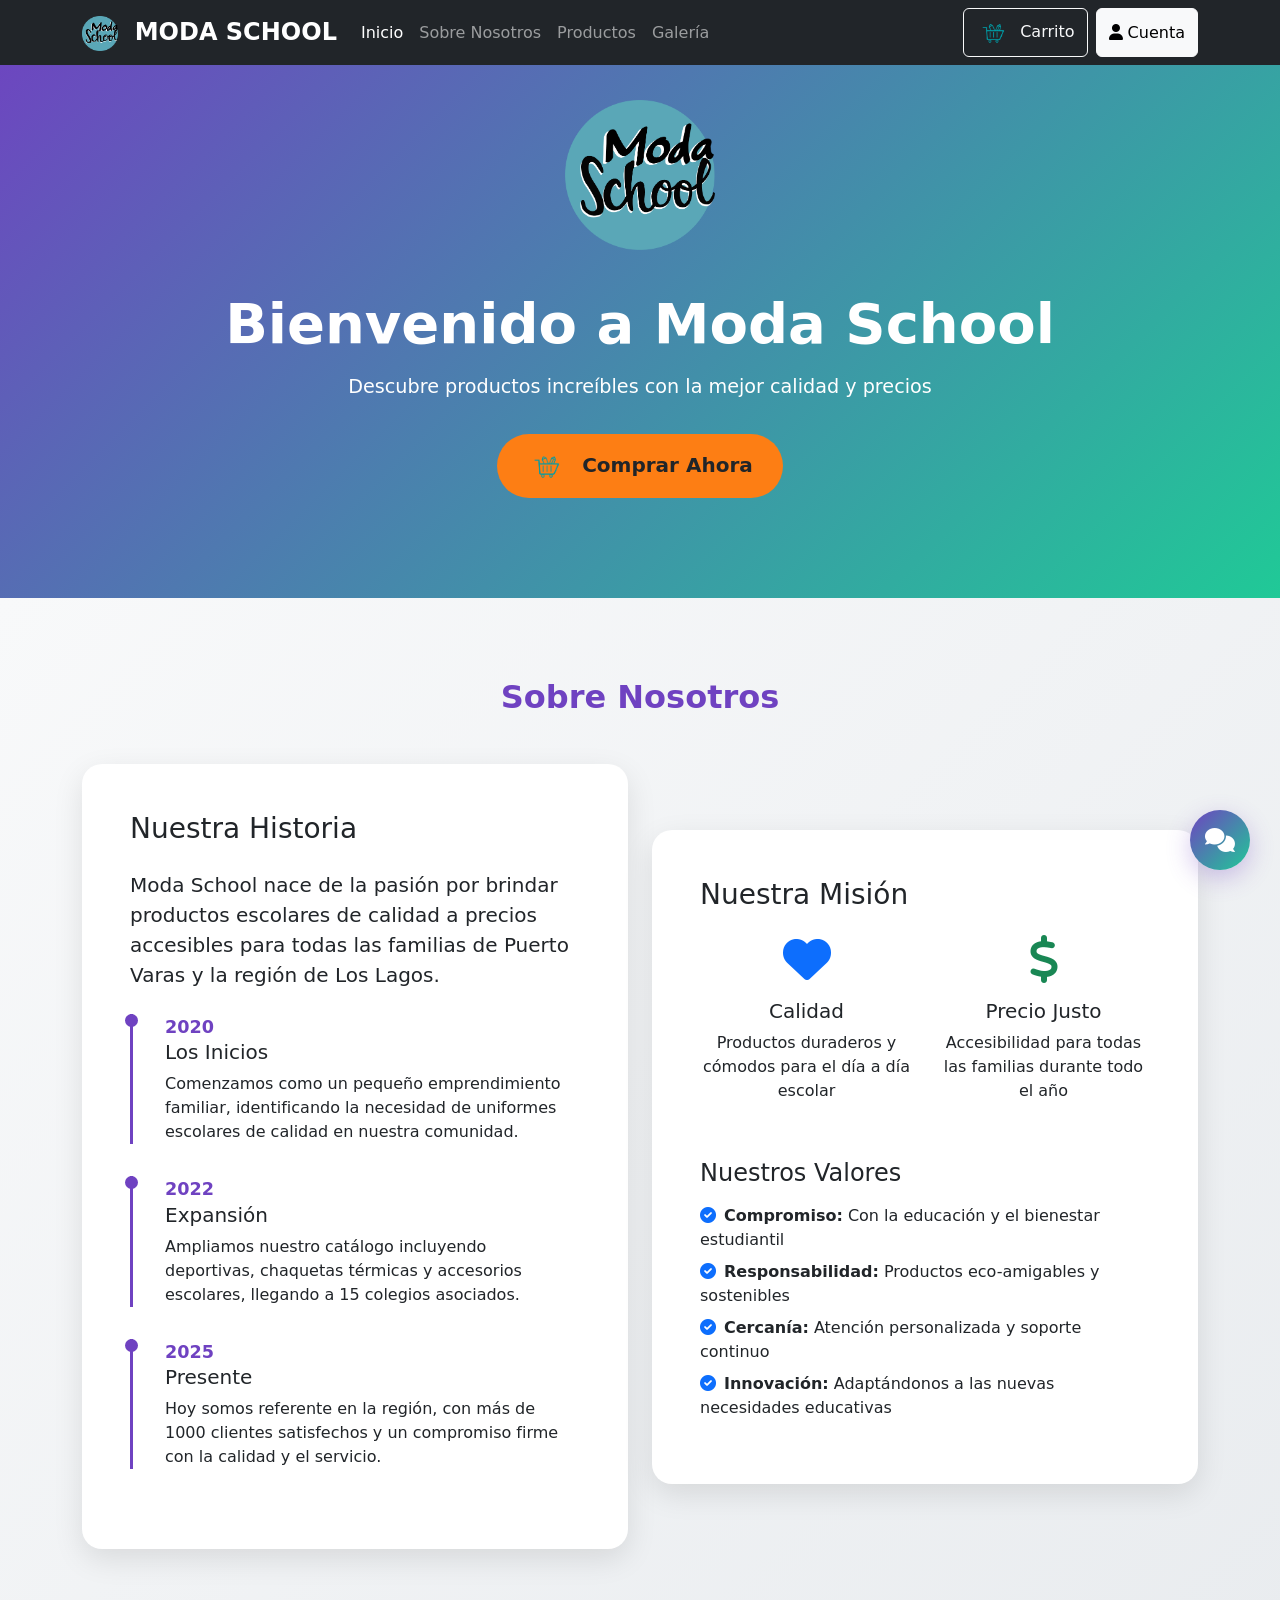
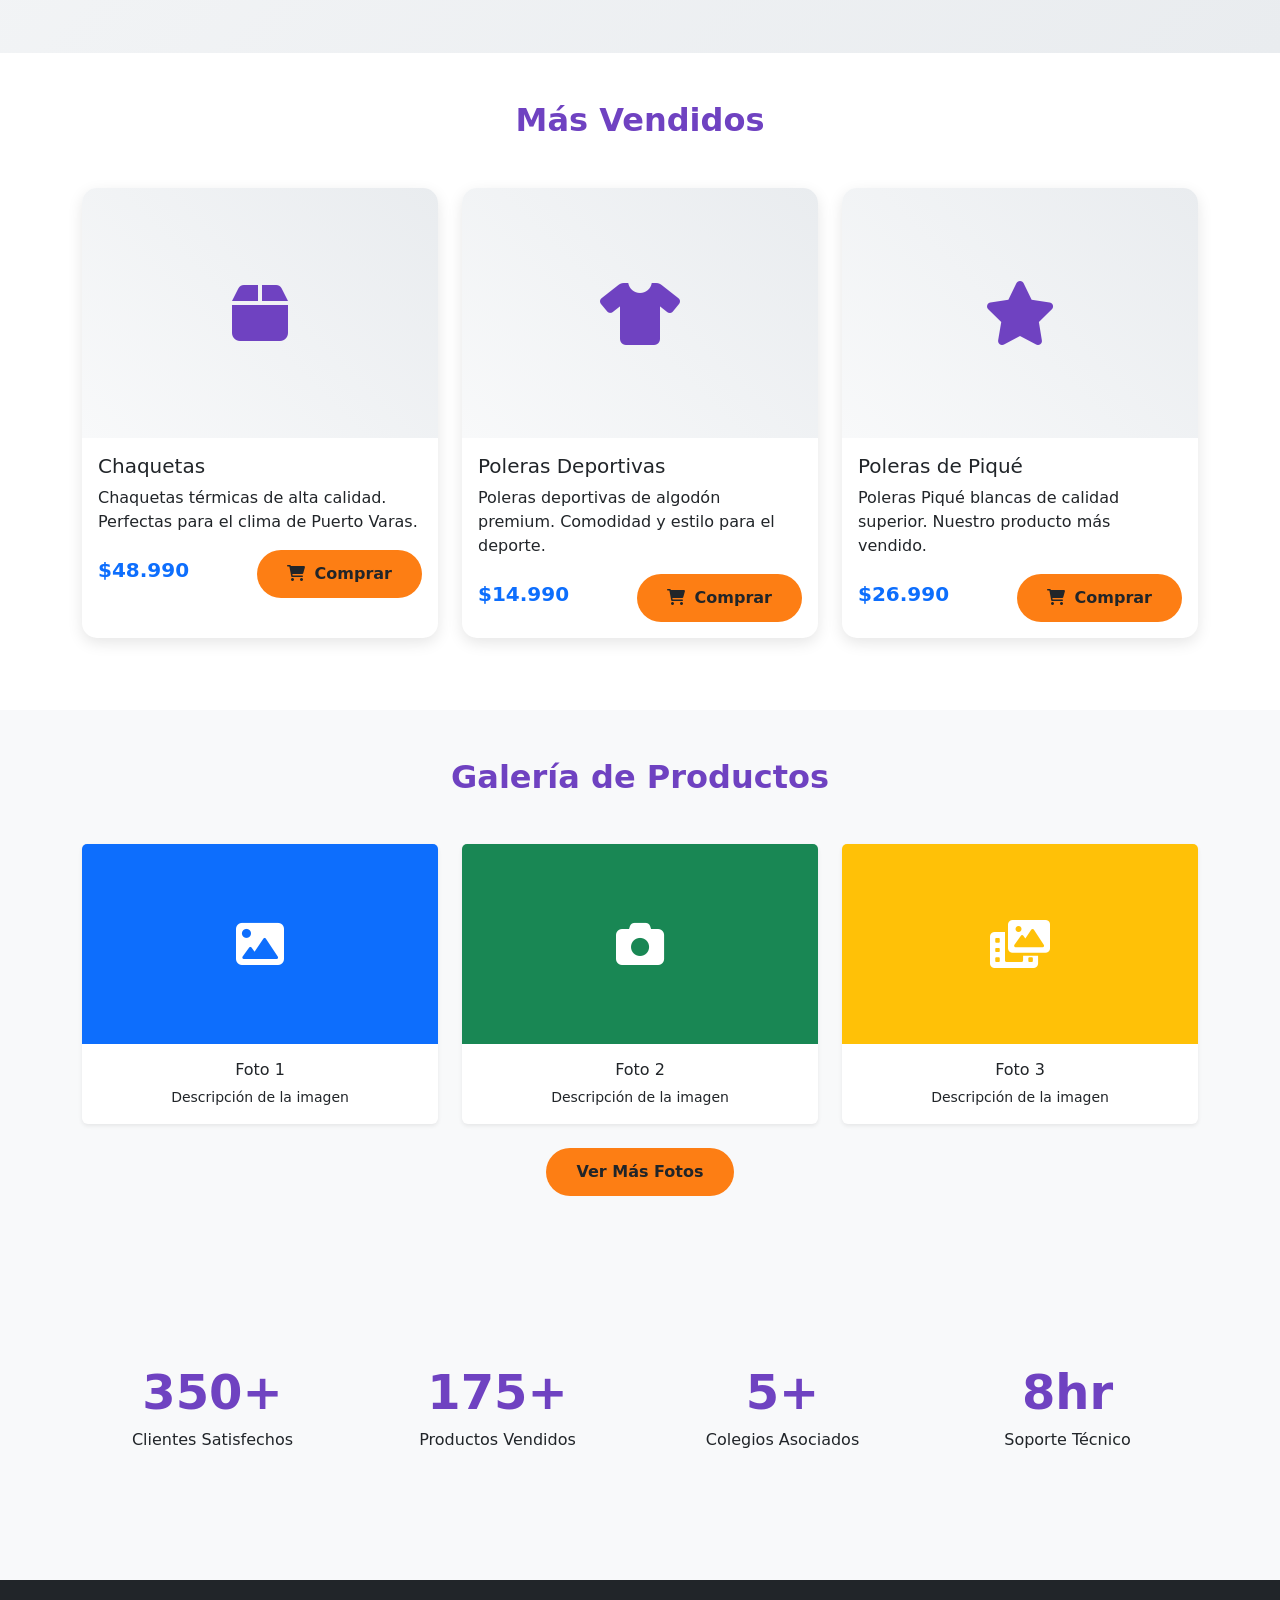
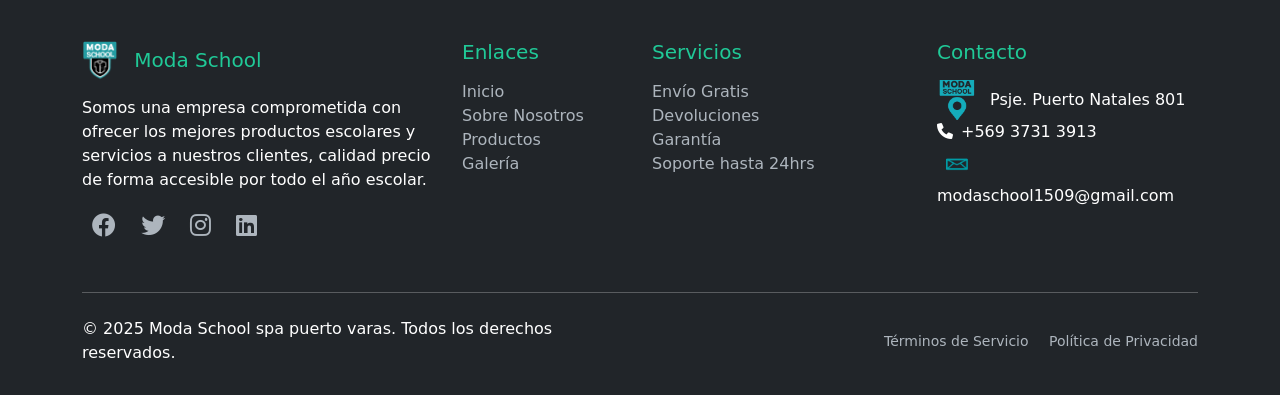
==== commit 3feb2b7e: "modificacion de codigo de script y de la seccion carrito" ====
--- a/index.html
+++ b/index.html
@@ -270,8 +270,9 @@
             animation: pulse 2s infinite;
         }
     </style>
-</head>
-<body>
+    </head>
+
+    <body>
     <!-- HEADER -->
     <nav class="navbar navbar-expand-lg navbar-dark bg-dark fixed-top">
     <div class="container">
@@ -390,55 +391,64 @@
         <section id="productos" class="py-5">
             <div class="container">
                 <h2 class="section-title">Más Vendidos</h2>
-                <div class="row">
-                    <div class="col-lg-4 col-md-6 mb-4">
-                        <div class="card product-card h-100">
-                            <div class="product-image">
+                    <div class="row">
+                        <div class="col-lg-4 col-md-6 mb-4">
+                            <div class="card product-card h-100" data-product="chaquetas">
+                               <div class="product-image">
                                 <i class="fas fa-box"></i>
-                            </div>
-                            <div class="card-body">
-                                <h5 class="card-title">Chaquetas</h5>
-                                <p class="card-text">Chaquetas térmicas. Excelente calidad y precio.</p>
-                                <div class="d-flex justify-content-between align-items-center">
-                                    <span class="h5 text-primary">$48.990</span>
-                                    <button class="btn btn-custom">Comprar</button>
+                               </div>
+                                    <div class="card-body">
+                                        <h5 class="card-title">Chaquetas</h5>
+                                        <p class="card-text">Chaquetas térmicas de alta calidad. Perfectas para el clima de Puerto Varas.</p>
+                                        <div class="d-flex justify-content-between align-items-center">
+                                        <span class="h5 text-primary fw-bold">$48.990</span>
+                                        <button class="btn btn-custom" onclick="addToCart('chaquetas')">
+                                        <i class="fas fa-shopping-cart me-1"></i>
+                                                   Comprar
+                                        </button>
+                                    </div>
                                 </div>
                             </div>
                         </div>
-                    </div>
-                    <div class="col-lg-4 col-md-6 mb-4">
-                        <div class="card product-card h-100">
-                            <div class="product-image">
-                                <i class="fas fa-gift"></i>
-                            </div>
-                            <div class="card-body">
-                                <h5 class="card-title">Poleras Deportivas</h5>
-                                <p class="card-text">Poleras deportiva de algodón. Perfecto para ejercicio.</p>
-                                <div class="d-flex justify-content-between align-items-center">
-                                    <span class="h5 text-primary">$14.990</span>
-                                    <button class="btn btn-custom">Comprar</button>
+                        <div class="col-lg-4 col-md-6 mb-4">
+                            <div class="card product-card h-100" data-product="poleras-deportivas">
+                                <div class="product-image">
+                                <i class="fas fa-tshirt"></i>
                                 </div>
-                            </div>
-                        </div>
-                    </div>
-                    <div class="col-lg-4 col-md-6 mb-4">
-                        <div class="card product-card h-100">
-                            <div class="product-image">
-                                <i class="fas fa-star"></i>
-                            </div>
-                            <div class="card-body">
-                                <h5 class="card-title">Poleras de Piqué</h5>
-                                <p class="card-text">Poleras Piqué Blancas. Nuestro producto estrella.</p>
-                                <div class="d-flex justify-content-between align-items-center">
-                                    <span class="h5 text-primary">$26.990</span>
-                                    <button class="btn btn-custom">Comprar</button>
+                                    <div class="card-body">
+                                    <h5 class="card-title">Poleras Deportivas</h5>
+                                    <p class="card-text">Poleras deportivas de algodón premium. Comodidad y estilo para el deporte.</p>
+                                    <div class="d-flex justify-content-between align-items-center">
+                                    <span class="h5 text-primary fw-bold">$14.990</span>
+                                    <button class="btn btn-custom" onclick="addToCart('poleras-deportivas')">
+                                    <i class="fas fa-shopping-cart me-1"></i>
+                                        Comprar
+                                    </button>
                                 </div>
                             </div>
                         </div>
                     </div>
-                </div>
-            </div>
-        </section>
+            <div class="col-lg-4 col-md-6 mb-4">
+                <div class="card product-card h-100" data-product="poleras-pique">
+                    <div class="product-image">
+                        <i class="fas fa-star"></i>
+                    </div>
+                    <div class="card-body">
+                        <h5 class="card-title">Poleras de Piqué</h5>
+                        <p class="card-text">Poleras Piqué blancas de calidad superior. Nuestro producto más vendido.</p>
+                        <div class="d-flex justify-content-between align-items-center">
+                            <span class="h5 text-primary fw-bold">$26.990</span>
+                            <button class="btn btn-custom" onclick="addToCart('poleras-pique')">
+                                <i class="fas fa-shopping-cart me-1"></i>
+                                Comprar
+                            </button>
+                        </div>
+                    </div>
+                </div>
+            </div>
+        </div>
+    </div>
+    </section>
 
         <!-- Sección de Galería/Fotos -->
         <section id="galeria" class="py-5 bg-light">
@@ -509,7 +519,7 @@
                     </div>
                     <div class="col-lg-3 col-md-6">
                         <div class="stat-item">
-                            <div class="stat-number">24/7</div>
+                            <div class="stat-number">24hr</div>
                             <p>Soporte Técnico</p>
                         </div>
                     </div>
@@ -645,7 +655,7 @@
                     <li><a href="#">Envío Gratis</a></li>
                     <li><a href="#">Devoluciones</a></li>
                     <li><a href="#">Garantía</a></li>
-                    <li><a href="#">Soporte hasta 21hrs</a></li>
+                    <li><a href="#">Soporte hasta 24hrs</a></li>
                 </ul>
             </div>
             <div class="col-lg-3 col-md-6 mb-4">
@@ -810,7 +820,7 @@
             // Simular envío exitoso
             const submitBtn = contactForm.querySelector('button[type="submit"]');
             const originalContent = submitBtn.innerHTML;
-            
+
             submitBtn.innerHTML = '<i class="fas fa-spinner fa-spin me-2"></i>Enviando...';
             submitBtn.disabled = true;
 
@@ -818,12 +828,12 @@
                 submitBtn.innerHTML = '<i class="fas fa-check me-2"></i>¡Mensaje Enviado!';
                 submitBtn.classList.remove('btn-custom');
                 submitBtn.classList.add('btn-success');
-                
+
                 setTimeout(() => {
                     alert('¡Gracias por contactarnos! Te responderemos pronto.');
                     contactForm.reset();
                     closeContactModal();
-                    
+
                     // Restaurar botón
                     submitBtn.innerHTML = originalContent;
                     submitBtn.disabled = false;
@@ -853,6 +863,35 @@
             cardObserver.observe(card);
         });
 
+        // Función para simular agregar al carrito
+        function addToCart(product) {
+            // Efecto visual del botón
+            const btn = event.target;
+            const originalText = btn.innerHTML;
+
+            btn.innerHTML = '<i class="fas fa-check me-1"></i> ¡Agregado!';
+            btn.classList.add('btn-success');
+            btn.classList.remove('btn-custom');
+
+            // Crear notificación
+            const notification = document.createElement('div');
+            notification.innerHTML = `
+            <div style="position: fixed; top: 20px; right: 20px; background: linear-gradient(135deg, #28a745, #20c997); color: white; padding: 1rem 1.5rem; border-radius: 10px; box-shadow: 0 5px 20px rgba(40,167,69,0.3); z-index: 9999; animation: slideInRight 0.3s ease;">
+                <i class="fas fa-check-circle me-2"></i>
+                <strong>Producto agregado al carrito</strong>
+            </div>
+            `;
+            document.body.appendChild(notification);
+
+            // Restaurar botón después de 2 segundos
+            setTimeout(() => {
+                btn.innerHTML = originalText;
+                btn.classList.remove('btn-success');
+                btn.classList.add('btn-custom');
+                notification.remove();
+            }, 2000);
+        }
+
         // Mostrar notificación de bienvenida después de 3 segundos
         setTimeout(() => {
             if (contactModal.style.display !== 'block') {
@@ -865,12 +904,28 @@
                     </div>
                 `;
                 document.body.appendChild(notification);
-                
+
                 setTimeout(() => {
                     notification.remove();
                 }, 4000);
             }
         }, 3000);
+
+        // Agregar la animación CSS para la notificación
+        const style = document.createElement('style');
+        style.textContent = `
+        @keyframes slideInRight {
+            from {
+                opacity: 0;
+                transform: translateX(100px);
+            }
+            to {
+                opacity: 1;
+                transform: translateX(0);
+            }
+        }
+        `;
+        document.head.appendChild(style);
     </script>
 </body>
 </html>
